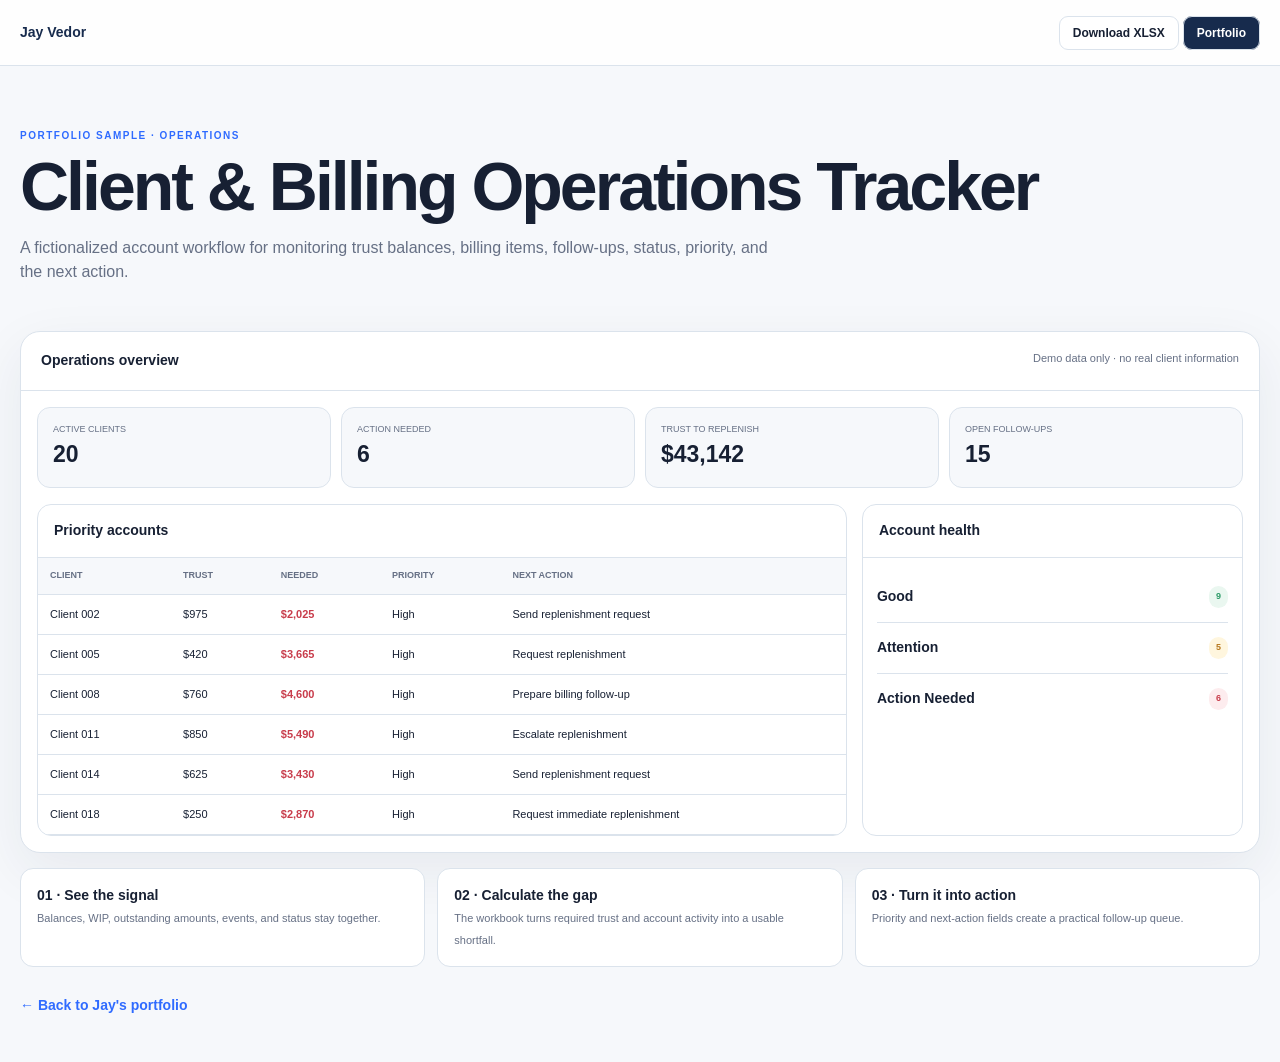
==== client-billing-tracker.html @ 804b5539 "Rebuild portfolio with light-first operations showcase" ====
<!doctype html><html lang="en"><head><meta charset="utf-8"><meta name="viewport" content="width=device-width,initial-scale=1"><title>Client & Billing Operations Tracker | Jay Vedor</title><style>
:root{--bg:#f6f8fb;--p:#fff;--ink:#172033;--muted:#667085;--line:#dbe3ec;--navy:#172b4d;--blue:#2f6bff;--green:#2e9b68;--amber:#b7791f;--red:#c83c4b}*{box-sizing:border-box}body{margin:0;background:var(--bg);color:var(--ink);font:14px/1.55 Arial}.wrap{width:min(1240px,calc(100% - 32px));margin:auto}.top{height:66px;border-bottom:1px solid var(--line);background:#ffffffdd;display:flex;align-items:center}.top .wrap{display:flex;justify-content:space-between;align-items:center}.brand{font-weight:900;text-decoration:none;color:var(--navy)}.btn{border:1px solid var(--line);background:var(--p);border-radius:9px;padding:9px 13px;text-decoration:none;color:var(--ink);font-weight:800;font-size:12px}.btn.primary{background:var(--navy);color:#fff}.hero{padding:62px 0 30px}.eyebrow{color:var(--blue);font-size:10px;font-weight:900;text-transform:uppercase;letter-spacing:1.5px}.hero h1{font-size:clamp(38px,6vw,68px);letter-spacing:-3px;line-height:1;margin:8px 0 13px}.hero p{max-width:760px;color:var(--muted);font-size:16px}.dash{background:var(--p);border:1px solid var(--line);border-radius:20px;overflow:hidden;box-shadow:0 18px 55px rgba(23,43,77,.07)}.dashhead{padding:18px 20px;border-bottom:1px solid var(--line);display:flex;justify-content:space-between}.dashhead span{color:var(--muted);font-size:11px}.metrics{display:grid;grid-template-columns:repeat(4,1fr);gap:10px;padding:16px}.metric{border:1px solid var(--line);border-radius:13px;padding:15px;background:var(--bg)}.metric span{display:block;color:var(--muted);font-size:9px;text-transform:uppercase}.metric b{font-size:23px}.main{display:grid;grid-template-columns:1.7fr .8fr;gap:15px;padding:0 16px 16px}.panel{border:1px solid var(--line);border-radius:14px;overflow:hidden;background:#fff}.panel h2{font-size:14px;padding:15px 16px;margin:0;border-bottom:1px solid var(--line)}table{width:100%;border-collapse:collapse}th,td{text-align:left;padding:11px 12px;border-bottom:1px solid var(--line);font-size:11px}th{font-size:9px;color:var(--muted);text-transform:uppercase;background:var(--bg)}.amount{font-weight:900;color:var(--red)}.health{padding:14px}.health div{padding:14px 0;border-bottom:1px solid var(--line);display:flex;justify-content:space-between}.health div:last-child{border:0}.status{padding:4px 7px;border-radius:99px;font-size:9px;font-weight:900}.good{background:#eaf7f0;color:var(--green)}.warn{background:#fff6de;color:var(--amber)}.bad{background:#fdecee;color:var(--red)}.explain{display:grid;grid-template-columns:repeat(3,1fr);gap:12px;margin-top:15px}.explain article{background:var(--p);border:1px solid var(--line);border-radius:13px;padding:16px}.explain span{color:var(--muted);font-size:11px}.back{padding:28px 0 45px}.back a{color:var(--blue);font-weight:800;text-decoration:none}@media(max-width:850px){.metrics{grid-template-columns:repeat(2,1fr)}.main,.explain{grid-template-columns:1fr}}@media(max-width:550px){.metrics{grid-template-columns:1fr}.top{height:auto;padding:12px 0}.main{padding:0 10px 10px}.hide{display:none}table{font-size:10px}}
</style></head><body><header class="top"><div class="wrap"><a class="brand" href="index.html">Jay Vedor</a><div><a class="btn" href="Jay_Vedor_Client_Billing_Operations_Tracker.xlsx">Download XLSX</a> <a class="btn primary" href="index.html">Portfolio</a></div></div></header><main class="wrap"><section class="hero"><div class="eyebrow">Portfolio sample · Operations</div><h1>Client & Billing Operations Tracker</h1><p>A fictionalized account workflow for monitoring trust balances, billing items, follow-ups, status, priority, and the next action.</p></section><section class="dash"><div class="dashhead"><b>Operations overview</b><span>Demo data only · no real client information</span></div><div class="metrics"><div class="metric"><span>Active clients</span><b>20</b></div><div class="metric"><span>Action needed</span><b>6</b></div><div class="metric"><span>Trust to replenish</span><b>$43,142</b></div><div class="metric"><span>Open follow-ups</span><b>15</b></div></div><div class="main"><div class="panel"><h2>Priority accounts</h2><table><thead><tr><th>Client</th><th>Trust</th><th>Needed</th><th>Priority</th><th class="hide">Next action</th></tr></thead><tbody><tr><td>Client 002</td><td>$975</td><td class="amount">$2,025</td><td>High</td><td class="hide">Send replenishment request</td></tr><tr><td>Client 005</td><td>$420</td><td class="amount">$3,665</td><td>High</td><td class="hide">Request replenishment</td></tr><tr><td>Client 008</td><td>$760</td><td class="amount">$4,600</td><td>High</td><td class="hide">Prepare billing follow-up</td></tr><tr><td>Client 011</td><td>$850</td><td class="amount">$5,490</td><td>High</td><td class="hide">Escalate replenishment</td></tr><tr><td>Client 014</td><td>$625</td><td class="amount">$3,430</td><td>High</td><td class="hide">Send replenishment request</td></tr><tr><td>Client 018</td><td>$250</td><td class="amount">$2,870</td><td>High</td><td class="hide">Request immediate replenishment</td></tr></tbody></table></div><div class="panel"><h2>Account health</h2><div class="health"><div><b>Good</b><span class="status good">9</span></div><div><b>Attention</b><span class="status warn">5</span></div><div><b>Action Needed</b><span class="status bad">6</span></div></div></div></div></section><div class="explain"><article><b>01 · See the signal</b><br><span>Balances, WIP, outstanding amounts, events, and status stay together.</span></article><article><b>02 · Calculate the gap</b><br><span>The workbook turns required trust and account activity into a usable shortfall.</span></article><article><b>03 · Turn it into action</b><br><span>Priority and next-action fields create a practical follow-up queue.</span></article></div><div class="back"><a href="index.html">← Back to Jay's portfolio</a></div></main></body></html>
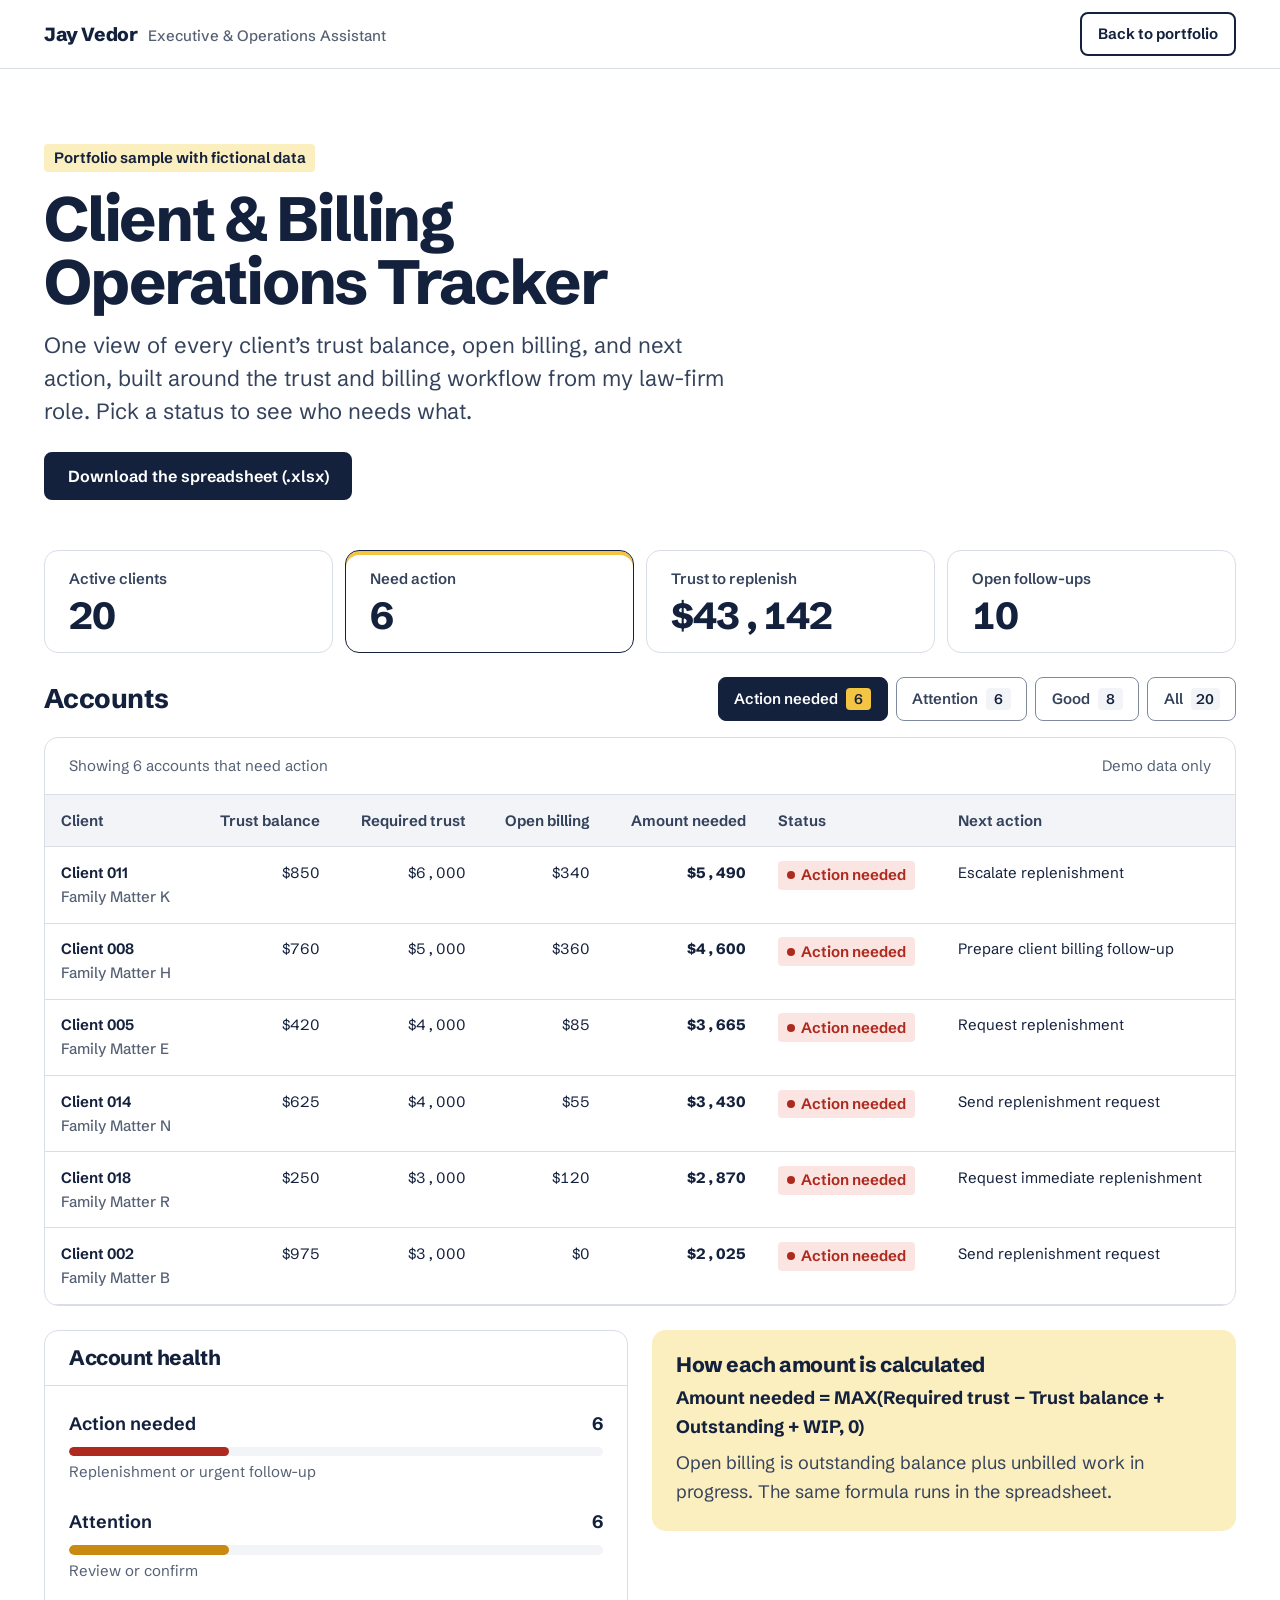
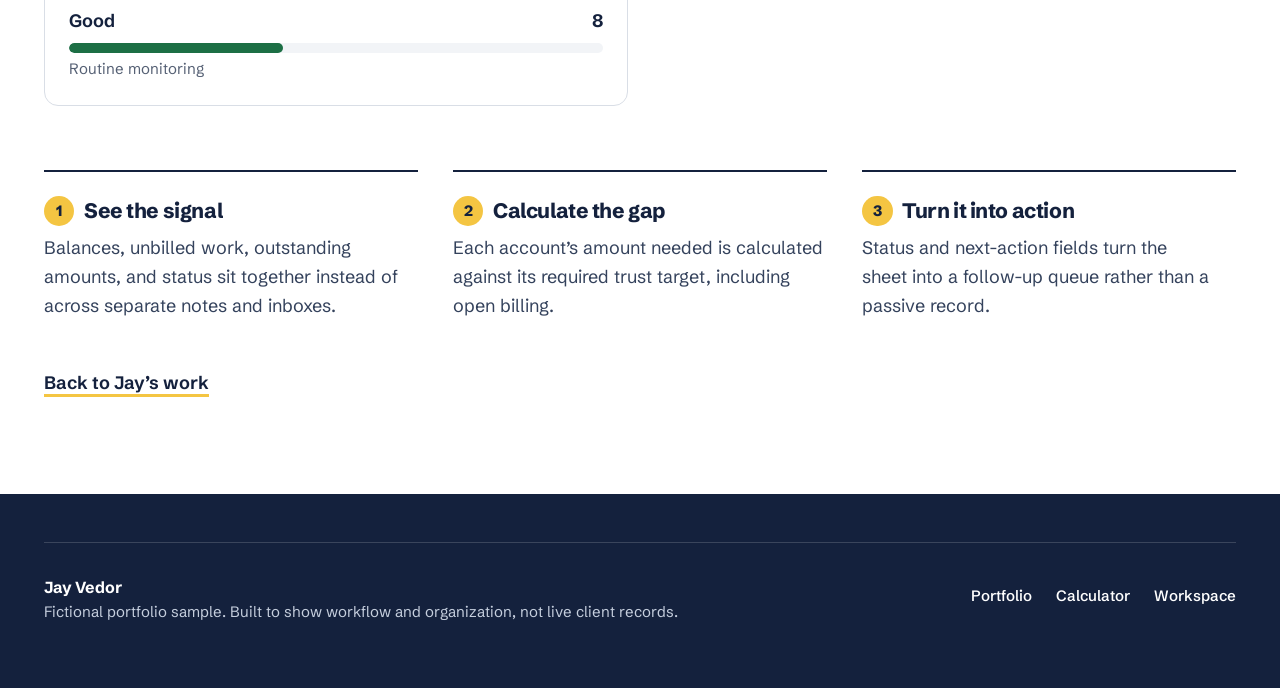
==== commit fbfd632b: "Add files via upload" ====
--- a/client-billing-tracker.html
+++ b/client-billing-tracker.html
@@ -1,3 +1,285 @@
-<!doctype html><html lang="en"><head><meta charset="utf-8"><meta name="viewport" content="width=device-width,initial-scale=1"><title>Client & Billing Operations Tracker | Jay Vedor</title><style>
-:root{--bg:#f6f8fb;--p:#fff;--ink:#172033;--muted:#667085;--line:#dbe3ec;--navy:#172b4d;--blue:#2f6bff;--green:#2e9b68;--amber:#b7791f;--red:#c83c4b}*{box-sizing:border-box}body{margin:0;background:var(--bg);color:var(--ink);font:14px/1.55 Arial}.wrap{width:min(1240px,calc(100% - 32px));margin:auto}.top{height:66px;border-bottom:1px solid var(--line);background:#ffffffdd;display:flex;align-items:center}.top .wrap{display:flex;justify-content:space-between;align-items:center}.brand{font-weight:900;text-decoration:none;color:var(--navy)}.btn{border:1px solid var(--line);background:var(--p);border-radius:9px;padding:9px 13px;text-decoration:none;color:var(--ink);font-weight:800;font-size:12px}.btn.primary{background:var(--navy);color:#fff}.hero{padding:62px 0 30px}.eyebrow{color:var(--blue);font-size:10px;font-weight:900;text-transform:uppercase;letter-spacing:1.5px}.hero h1{font-size:clamp(38px,6vw,68px);letter-spacing:-3px;line-height:1;margin:8px 0 13px}.hero p{max-width:760px;color:var(--muted);font-size:16px}.dash{background:var(--p);border:1px solid var(--line);border-radius:20px;overflow:hidden;box-shadow:0 18px 55px rgba(23,43,77,.07)}.dashhead{padding:18px 20px;border-bottom:1px solid var(--line);display:flex;justify-content:space-between}.dashhead span{color:var(--muted);font-size:11px}.metrics{display:grid;grid-template-columns:repeat(4,1fr);gap:10px;padding:16px}.metric{border:1px solid var(--line);border-radius:13px;padding:15px;background:var(--bg)}.metric span{display:block;color:var(--muted);font-size:9px;text-transform:uppercase}.metric b{font-size:23px}.main{display:grid;grid-template-columns:1.7fr .8fr;gap:15px;padding:0 16px 16px}.panel{border:1px solid var(--line);border-radius:14px;overflow:hidden;background:#fff}.panel h2{font-size:14px;padding:15px 16px;margin:0;border-bottom:1px solid var(--line)}table{width:100%;border-collapse:collapse}th,td{text-align:left;padding:11px 12px;border-bottom:1px solid var(--line);font-size:11px}th{font-size:9px;color:var(--muted);text-transform:uppercase;background:var(--bg)}.amount{font-weight:900;color:var(--red)}.health{padding:14px}.health div{padding:14px 0;border-bottom:1px solid var(--line);display:flex;justify-content:space-between}.health div:last-child{border:0}.status{padding:4px 7px;border-radius:99px;font-size:9px;font-weight:900}.good{background:#eaf7f0;color:var(--green)}.warn{background:#fff6de;color:var(--amber)}.bad{background:#fdecee;color:var(--red)}.explain{display:grid;grid-template-columns:repeat(3,1fr);gap:12px;margin-top:15px}.explain article{background:var(--p);border:1px solid var(--line);border-radius:13px;padding:16px}.explain span{color:var(--muted);font-size:11px}.back{padding:28px 0 45px}.back a{color:var(--blue);font-weight:800;text-decoration:none}@media(max-width:850px){.metrics{grid-template-columns:repeat(2,1fr)}.main,.explain{grid-template-columns:1fr}}@media(max-width:550px){.metrics{grid-template-columns:1fr}.top{height:auto;padding:12px 0}.main{padding:0 10px 10px}.hide{display:none}table{font-size:10px}}
-</style></head><body><header class="top"><div class="wrap"><a class="brand" href="index.html">Jay Vedor</a><div><a class="btn" href="Jay_Vedor_Client_Billing_Operations_Tracker.xlsx">Download XLSX</a> <a class="btn primary" href="index.html">Portfolio</a></div></div></header><main class="wrap"><section class="hero"><div class="eyebrow">Portfolio sample · Operations</div><h1>Client & Billing Operations Tracker</h1><p>A fictionalized account workflow for monitoring trust balances, billing items, follow-ups, status, priority, and the next action.</p></section><section class="dash"><div class="dashhead"><b>Operations overview</b><span>Demo data only · no real client information</span></div><div class="metrics"><div class="metric"><span>Active clients</span><b>20</b></div><div class="metric"><span>Action needed</span><b>6</b></div><div class="metric"><span>Trust to replenish</span><b>$43,142</b></div><div class="metric"><span>Open follow-ups</span><b>15</b></div></div><div class="main"><div class="panel"><h2>Priority accounts</h2><table><thead><tr><th>Client</th><th>Trust</th><th>Needed</th><th>Priority</th><th class="hide">Next action</th></tr></thead><tbody><tr><td>Client 002</td><td>$975</td><td class="amount">$2,025</td><td>High</td><td class="hide">Send replenishment request</td></tr><tr><td>Client 005</td><td>$420</td><td class="amount">$3,665</td><td>High</td><td class="hide">Request replenishment</td></tr><tr><td>Client 008</td><td>$760</td><td class="amount">$4,600</td><td>High</td><td class="hide">Prepare billing follow-up</td></tr><tr><td>Client 011</td><td>$850</td><td class="amount">$5,490</td><td>High</td><td class="hide">Escalate replenishment</td></tr><tr><td>Client 014</td><td>$625</td><td class="amount">$3,430</td><td>High</td><td class="hide">Send replenishment request</td></tr><tr><td>Client 018</td><td>$250</td><td class="amount">$2,870</td><td>High</td><td class="hide">Request immediate replenishment</td></tr></tbody></table></div><div class="panel"><h2>Account health</h2><div class="health"><div><b>Good</b><span class="status good">9</span></div><div><b>Attention</b><span class="status warn">5</span></div><div><b>Action Needed</b><span class="status bad">6</span></div></div></div></div></section><div class="explain"><article><b>01 · See the signal</b><br><span>Balances, WIP, outstanding amounts, events, and status stay together.</span></article><article><b>02 · Calculate the gap</b><br><span>The workbook turns required trust and account activity into a usable shortfall.</span></article><article><b>03 · Turn it into action</b><br><span>Priority and next-action fields create a practical follow-up queue.</span></article></div><div class="back"><a href="index.html">← Back to Jay's portfolio</a></div></main></body></html>+<!DOCTYPE html>
+<html lang="en" class="no-js">
+<head>
+<meta charset="utf-8">
+<meta name="viewport" content="width=device-width, initial-scale=1">
+<title>Client &amp; Billing Operations Tracker | Jay Vedor</title>
+<meta name="description" content="A working sample by Jay Vedor: track client trust balances, open billing, and next actions for a law firm. Built from a real billing workflow using fictional data.">
+<meta name="theme-color" content="#14213d">
+<link rel="icon" href="assets/img/favicon.svg" type="image/svg+xml">
+<link rel="apple-touch-icon" href="assets/img/apple-touch-icon.png">
+<link rel="preload" href="assets/fonts/schibsted-grotesk-latin-wght.woff2" as="font" type="font/woff2" crossorigin>
+<link rel="stylesheet" href="assets/css/site.css">
+<link rel="stylesheet" href="assets/css/samples.css">
+<script>document.documentElement.className = 'js';</script>
+<script src="assets/js/site.js" defer></script>
+<script src="assets/js/tracker.js" defer></script>
+</head>
+<body class="sample">
+<a class="skip-link" href="#main">Skip to content</a>
+<header class="site-header">
+  <div class="container header-inner">
+    <a class="brand" href="index.html">Jay Vedor<span class="brand-role">Executive &amp; Operations Assistant</span></a>
+    <a class="btn btn-small btn-secondary" href="index.html#work">Back to portfolio</a>
+  </div>
+</header>
+
+<main id="main">
+  <div class="container">
+    <section class="sample-intro" aria-labelledby="page-title">
+      <p class="tag">Portfolio sample with fictional data</p>
+      <h1 id="page-title">Client &amp; Billing Operations Tracker</h1>
+      <p class="sample-lead">One view of every client&rsquo;s trust balance, open billing, and next action, built around the trust and billing workflow from my law-firm role. Pick a status to see who needs what.</p>
+      <div class="sample-actions">
+        <a class="btn btn-primary" href="Jay_Vedor_Client_Billing_Operations_Tracker.xlsx" download>Download the spreadsheet (.xlsx)</a>
+      </div>
+    </section>
+
+    <section aria-labelledby="overview-title">
+      <h2 id="overview-title" class="sr-only">Overview</h2>
+      <dl class="kpis">
+        <div class="kpi"><dt>Active clients</dt><dd data-kpi="clients">20</dd></div>
+        <div class="kpi kpi--alert"><dt>Need action</dt><dd data-kpi="action">6</dd></div>
+        <div class="kpi"><dt>Trust to replenish</dt><dd data-kpi="needed">$43,142</dd></div>
+        <div class="kpi"><dt>Open follow-ups</dt><dd>10</dd></div>
+      </dl>
+
+      <div class="dash-grid">
+        <div>
+          <div class="dash-toolbar">
+            <h2 id="accounts-title">Accounts</h2>
+            <div class="toggle-group" role="group" aria-label="Show accounts by status">
+              <button type="button" class="toggle" data-filter="Action Needed" aria-pressed="false">Action needed <span class="count">6</span></button>
+              <button type="button" class="toggle" data-filter="Attention" aria-pressed="false">Attention <span class="count">6</span></button>
+              <button type="button" class="toggle" data-filter="Good" aria-pressed="false">Good <span class="count">8</span></button>
+              <button type="button" class="toggle" data-filter="all" aria-pressed="true">All <span class="count">20</span></button>
+            </div>
+          </div>
+          <div class="panel">
+            <div class="panel-head"><p class="panel-note" id="table-status" role="status">Showing all 20 accounts</p><p class="panel-note">Demo data only</p></div>
+            <div class="table-wrap">
+              <table class="accounts" data-accounts aria-labelledby="accounts-title">
+                <thead><tr><th scope="col">Client</th><th scope="col" class="num">Trust balance</th><th scope="col" class="num">Required trust</th><th scope="col" class="num">Open billing</th><th scope="col" class="num">Amount needed</th><th scope="col">Status</th><th scope="col">Next action</th></tr></thead>
+                <tbody>
+<tr data-status="Action Needed" data-trust="850" data-required="6000" data-outstanding="0" data-wip="340">
+<th scope="row"><span class="client">Client 011</span><span class="matter">Family Matter K</span></th>
+<td class="num" data-label="Trust balance">$850</td>
+<td class="num" data-label="Required trust">$6,000</td>
+<td class="num" data-label="Open billing">$340</td>
+<td class="num needed" data-label="Amount needed" data-needed>$5,490</td>
+<td data-label="Status"><span class="status status--action">Action needed</span></td>
+<td class="wide" data-label="Next action">Escalate replenishment</td>
+</tr>
+<tr data-status="Action Needed" data-trust="760" data-required="5000" data-outstanding="150" data-wip="210">
+<th scope="row"><span class="client">Client 008</span><span class="matter">Family Matter H</span></th>
+<td class="num" data-label="Trust balance">$760</td>
+<td class="num" data-label="Required trust">$5,000</td>
+<td class="num" data-label="Open billing">$360</td>
+<td class="num needed" data-label="Amount needed" data-needed>$4,600</td>
+<td data-label="Status"><span class="status status--action">Action needed</span></td>
+<td class="wide" data-label="Next action">Prepare client billing follow-up</td>
+</tr>
+<tr data-status="Action Needed" data-trust="420" data-required="4000" data-outstanding="0" data-wip="85">
+<th scope="row"><span class="client">Client 005</span><span class="matter">Family Matter E</span></th>
+<td class="num" data-label="Trust balance">$420</td>
+<td class="num" data-label="Required trust">$4,000</td>
+<td class="num" data-label="Open billing">$85</td>
+<td class="num needed" data-label="Amount needed" data-needed>$3,665</td>
+<td data-label="Status"><span class="status status--action">Action needed</span></td>
+<td class="wide" data-label="Next action">Request replenishment</td>
+</tr>
+<tr data-status="Action Needed" data-trust="625" data-required="4000" data-outstanding="0" data-wip="55">
+<th scope="row"><span class="client">Client 014</span><span class="matter">Family Matter N</span></th>
+<td class="num" data-label="Trust balance">$625</td>
+<td class="num" data-label="Required trust">$4,000</td>
+<td class="num" data-label="Open billing">$55</td>
+<td class="num needed" data-label="Amount needed" data-needed>$3,430</td>
+<td data-label="Status"><span class="status status--action">Action needed</span></td>
+<td class="wide" data-label="Next action">Send replenishment request</td>
+</tr>
+<tr data-status="Action Needed" data-trust="250" data-required="3000" data-outstanding="0" data-wip="120">
+<th scope="row"><span class="client">Client 018</span><span class="matter">Family Matter R</span></th>
+<td class="num" data-label="Trust balance">$250</td>
+<td class="num" data-label="Required trust">$3,000</td>
+<td class="num" data-label="Open billing">$120</td>
+<td class="num needed" data-label="Amount needed" data-needed>$2,870</td>
+<td data-label="Status"><span class="status status--action">Action needed</span></td>
+<td class="wide" data-label="Next action">Request immediate replenishment</td>
+</tr>
+<tr data-status="Action Needed" data-trust="975" data-required="3000" data-outstanding="0" data-wip="0">
+<th scope="row"><span class="client">Client 002</span><span class="matter">Family Matter B</span></th>
+<td class="num" data-label="Trust balance">$975</td>
+<td class="num" data-label="Required trust">$3,000</td>
+<td class="num" data-label="Open billing">$0</td>
+<td class="num needed" data-label="Amount needed" data-needed>$2,025</td>
+<td data-label="Status"><span class="status status--action">Action needed</span></td>
+<td class="wide" data-label="Next action">Send replenishment request</td>
+</tr>
+<tr data-status="Attention" data-trust="1325" data-required="5000" data-outstanding="0" data-wip="0">
+<th scope="row"><span class="client">Client 020</span><span class="matter">Family Matter T</span></th>
+<td class="num" data-label="Trust balance">$1,325</td>
+<td class="num" data-label="Required trust">$5,000</td>
+<td class="num" data-label="Open billing">$0</td>
+<td class="num needed" data-label="Amount needed" data-needed>$3,675</td>
+<td data-label="Status"><span class="status status--attention">Attention</span></td>
+<td class="wide" data-label="Next action">Review before upcoming hearing</td>
+</tr>
+<tr data-status="Attention" data-trust="1650" data-required="4000" data-outstanding="0" data-wip="0">
+<th scope="row"><span class="client">Client 016</span><span class="matter">Family Matter P</span></th>
+<td class="num" data-label="Trust balance">$1,650</td>
+<td class="num" data-label="Required trust">$4,000</td>
+<td class="num" data-label="Open billing">$0</td>
+<td class="num needed" data-label="Amount needed" data-needed>$2,350</td>
+<td data-label="Status"><span class="status status--attention">Attention</span></td>
+<td class="wide" data-label="Next action">Confirm required trust amount</td>
+</tr>
+<tr data-status="Attention" data-trust="1890" data-required="4000" data-outstanding="72" data-wip="0">
+<th scope="row"><span class="client">Client 003</span><span class="matter">Family Matter C</span></th>
+<td class="num" data-label="Trust balance">$1,890</td>
+<td class="num" data-label="Required trust">$4,000</td>
+<td class="num" data-label="Open billing">$72</td>
+<td class="num needed" data-label="Amount needed" data-needed>$2,182</td>
+<td data-label="Status"><span class="status status--attention">Attention</span></td>
+<td class="wide" data-label="Next action">Review account before next event</td>
+</tr>
+<tr data-status="Attention" data-trust="2150" data-required="4000" data-outstanding="0" data-wip="0">
+<th scope="row"><span class="client">Client 006</span><span class="matter">Family Matter F</span></th>
+<td class="num" data-label="Trust balance">$2,150</td>
+<td class="num" data-label="Required trust">$4,000</td>
+<td class="num" data-label="Open billing">$0</td>
+<td class="num needed" data-label="Amount needed" data-needed>$1,850</td>
+<td data-label="Status"><span class="status status--attention">Attention</span></td>
+<td class="wide" data-label="Next action">Confirm next milestone</td>
+</tr>
+<tr data-status="Attention" data-trust="1180" data-required="3000" data-outstanding="0" data-wip="0">
+<th scope="row"><span class="client">Client 013</span><span class="matter">Family Matter M</span></th>
+<td class="num" data-label="Trust balance">$1,180</td>
+<td class="num" data-label="Required trust">$3,000</td>
+<td class="num" data-label="Open billing">$0</td>
+<td class="num needed" data-label="Amount needed" data-needed>$1,820</td>
+<td data-label="Status"><span class="status status--attention">Attention</span></td>
+<td class="wide" data-label="Next action">Follow up after consultation</td>
+</tr>
+<tr data-status="Attention" data-trust="1425" data-required="3000" data-outstanding="0" data-wip="0">
+<th scope="row"><span class="client">Client 009</span><span class="matter">Family Matter I</span></th>
+<td class="num" data-label="Trust balance">$1,425</td>
+<td class="num" data-label="Required trust">$3,000</td>
+<td class="num" data-label="Open billing">$0</td>
+<td class="num needed" data-label="Amount needed" data-needed>$1,575</td>
+<td data-label="Status"><span class="status status--attention">Attention</span></td>
+<td class="wide" data-label="Next action">Review trust target</td>
+</tr>
+<tr data-status="Good" data-trust="2750" data-required="5000" data-outstanding="0" data-wip="0">
+<th scope="row"><span class="client">Client 015</span><span class="matter">Family Matter O</span></th>
+<td class="num" data-label="Trust balance">$2,750</td>
+<td class="num" data-label="Required trust">$5,000</td>
+<td class="num" data-label="Open billing">$0</td>
+<td class="num needed" data-label="Amount needed" data-needed>$2,250</td>
+<td data-label="Status"><span class="status status--good">Good</span></td>
+<td class="wide" data-label="Next action">Monitor trust balance</td>
+</tr>
+<tr data-status="Good" data-trust="2000" data-required="4000" data-outstanding="0" data-wip="0">
+<th scope="row"><span class="client">Client 010</span><span class="matter">Family Matter J</span></th>
+<td class="num" data-label="Trust balance">$2,000</td>
+<td class="num" data-label="Required trust">$4,000</td>
+<td class="num" data-label="Open billing">$0</td>
+<td class="num needed" data-label="Amount needed" data-needed>$2,000</td>
+<td data-label="Status"><span class="status status--good">Good</span></td>
+<td class="wide" data-label="Next action">Monitor trust balance</td>
+</tr>
+<tr data-status="Good" data-trust="2400" data-required="4000" data-outstanding="0" data-wip="0">
+<th scope="row"><span class="client">Client 019</span><span class="matter">Family Matter S</span></th>
+<td class="num" data-label="Trust balance">$2,400</td>
+<td class="num" data-label="Required trust">$4,000</td>
+<td class="num" data-label="Open billing">$0</td>
+<td class="num needed" data-label="Amount needed" data-needed>$1,600</td>
+<td data-label="Status"><span class="status status--good">Good</span></td>
+<td class="wide" data-label="Next action">Monitor trust balance</td>
+</tr>
+<tr data-status="Good" data-trust="3150" data-required="4000" data-outstanding="0" data-wip="125">
+<th scope="row"><span class="client">Client 001</span><span class="matter">Family Matter A</span></th>
+<td class="num" data-label="Trust balance">$3,150</td>
+<td class="num" data-label="Required trust">$4,000</td>
+<td class="num" data-label="Open billing">$125</td>
+<td class="num needed" data-label="Amount needed" data-needed>$975</td>
+<td data-label="Status"><span class="status status--good">Good</span></td>
+<td class="wide" data-label="Next action">Monitor trust balance</td>
+</tr>
+<tr data-status="Good" data-trust="3500" data-required="4000" data-outstanding="0" data-wip="0">
+<th scope="row"><span class="client">Client 012</span><span class="matter">Family Matter L</span></th>
+<td class="num" data-label="Trust balance">$3,500</td>
+<td class="num" data-label="Required trust">$4,000</td>
+<td class="num" data-label="Open billing">$0</td>
+<td class="num needed" data-label="Amount needed" data-needed>$500</td>
+<td data-label="Status"><span class="status status--good">Good</span></td>
+<td class="wide" data-label="Next action">Monitor trust balance</td>
+</tr>
+<tr data-status="Good" data-trust="2740" data-required="3000" data-outstanding="0" data-wip="0">
+<th scope="row"><span class="client">Client 004</span><span class="matter">Family Matter D</span></th>
+<td class="num" data-label="Trust balance">$2,740</td>
+<td class="num" data-label="Required trust">$3,000</td>
+<td class="num" data-label="Open billing">$0</td>
+<td class="num needed" data-label="Amount needed" data-needed>$260</td>
+<td data-label="Status"><span class="status status--good">Good</span></td>
+<td class="wide" data-label="Next action">Monitor trust balance</td>
+</tr>
+<tr data-status="Good" data-trust="3985" data-required="4000" data-outstanding="0" data-wip="0">
+<th scope="row"><span class="client">Client 007</span><span class="matter">Family Matter G</span></th>
+<td class="num" data-label="Trust balance">$3,985</td>
+<td class="num" data-label="Required trust">$4,000</td>
+<td class="num" data-label="Open billing">$0</td>
+<td class="num needed" data-label="Amount needed" data-needed>$15</td>
+<td data-label="Status"><span class="status status--good">Good</span></td>
+<td class="wide" data-label="Next action">No action required</td>
+</tr>
+<tr data-status="Good" data-trust="3990" data-required="4000" data-outstanding="0" data-wip="0">
+<th scope="row"><span class="client">Client 017</span><span class="matter">Family Matter Q</span></th>
+<td class="num" data-label="Trust balance">$3,990</td>
+<td class="num" data-label="Required trust">$4,000</td>
+<td class="num" data-label="Open billing">$0</td>
+<td class="num needed" data-label="Amount needed" data-needed>$10</td>
+<td data-label="Status"><span class="status status--good">Good</span></td>
+<td class="wide" data-label="Next action">No action required</td>
+</tr>
+                </tbody>
+              </table>
+            </div>
+          </div>
+        </div>
+
+        <aside class="dash-aside">
+          <div class="panel">
+            <div class="panel-head"><h2>Account health</h2></div>
+            <ul class="health">
+              <li><div class="health-row"><span>Action needed</span><strong>6</strong></div><span class="bar"><span class="bar-fill bar-fill--action" style="--w:30%"></span></span><p>Replenishment or urgent follow-up</p></li>
+              <li><div class="health-row"><span>Attention</span><strong>6</strong></div><span class="bar"><span class="bar-fill bar-fill--attention" style="--w:30%"></span></span><p>Review or confirm</p></li>
+              <li><div class="health-row"><span>Good</span><strong>8</strong></div><span class="bar"><span class="bar-fill bar-fill--good" style="--w:40%"></span></span><p>Routine monitoring</p></li>
+            </ul>
+          </div>
+          <div class="formula-box">
+            <h3>How each amount is calculated</h3>
+            <p><code>Amount needed = MAX(Required trust &minus; Trust balance + Outstanding + WIP, 0)</code></p>
+            <p>Open billing is outstanding balance plus unbilled work in progress. The same formula runs in the spreadsheet.</p>
+          </div>
+        </aside>
+      </div>
+    </section>
+
+    <ol class="sample-explain">
+      <li><h2>See the signal</h2><p>Balances, unbilled work, outstanding amounts, and status sit together instead of across separate notes and inboxes.</p></li>
+      <li><h2>Calculate the gap</h2><p>Each account&rsquo;s amount needed is calculated against its required trust target, including open billing.</p></li>
+      <li><h2>Turn it into action</h2><p>Status and next-action fields turn the sheet into a follow-up queue rather than a passive record.</p></li>
+    </ol>
+
+    <p class="sample-back"><a class="text-link" href="index.html#work">Back to Jay&rsquo;s work</a></p>
+  </div>
+</main>
+
+<footer class="site-footer">
+  <div class="container footer-inner">
+    <p><span class="footer-name">Jay Vedor</span><br>Fictional portfolio sample. Built to show workflow and organization, not live client records.</p>
+    <ul class="footer-links"><li><a href="index.html">Portfolio</a></li><li><a href="trust-replenishment-calculator.html">Calculator</a></li><li><a href="executive-operations.html">Workspace</a></li></ul>
+  </div>
+</footer>
+</body>
+</html>
--- a/assets/css/site.css
+++ b/assets/css/site.css
@@ -0,0 +1,451 @@
+/* ==========================================================================
+   Jay Vedor — shared design system
+   One source of truth for every page. Page styles live in home.css and
+   samples.css and only consume the tokens defined here.
+
+   1. Font            5. Buttons & links      9. Footer
+   2. Tokens          6. Tags                10. Utilities
+   3. Base            7. Section heads       11. Motion
+   4. Layout          8. Header & nav
+   ========================================================================== */
+
+/* 1. Font — self-hosted, so typography never depends on a CDN ------------ */
+@font-face {
+  font-family: "Schibsted Grotesk";
+  src: url("../fonts/schibsted-grotesk-latin-wght.woff2") format("woff2");
+  font-weight: 400 900;
+  font-style: normal;
+  font-display: swap;
+}
+
+/* 2. Tokens ---------------------------------------------------------------- */
+:root {
+  /* Colour: navy "signature ink" + legal-pad yellow, nothing else loud */
+  --paper: #ffffff;
+  --surface: #f2f4f7;
+  --surface-raised: #ffffff;
+  --ink: #14213d;
+  --ink-2: #34425c;            /* secondary text   — 10.6:1 on paper */
+  --muted: #556074;            /* meta text        —  6.4:1 on paper, 5.8:1 on surface */
+  --line: #d9dee6;
+  --line-strong: #7f8a9e;      /* control borders — 3.4:1 on paper (WCAG 1.4.11) */
+  --accent: #f4c542;           /* fills only — never text on white */
+  --accent-soft: #fbeebf;
+  --on-dark: #ffffff;
+  --on-dark-2: #c6cfde;        /* 9.6:1 on ink */
+  --focus: #1f4fd8;
+  --focus-on-dark: #f4c542;
+  --ok: #1d6f45;      --ok-bg: #e2f2e8;
+  --warn: #8a5300;    --warn-bg: #fcefd3;
+  --danger: #ae2a1f;  --danger-bg: #fbe5e2;
+
+  /* Type — body never drops below 17px; supporting text never below 15px */
+  --font: "Schibsted Grotesk", ui-sans-serif, system-ui, -apple-system, "Segoe UI", Roboto, Arial, sans-serif;
+  --fs-sm: 0.9375rem;                                        /* 15 */
+  --fs-base: clamp(1.0625rem, 1.03rem + 0.15vw, 1.125rem);   /* 17 → 18 */
+  --fs-lead: clamp(1.1875rem, 1.12rem + 0.35vw, 1.375rem);   /* 19 → 22 */
+  --fs-h4: clamp(1.1875rem, 1.15rem + 0.2vw, 1.3125rem);     /* 19 → 21 */
+  --fs-h3: clamp(1.375rem, 1.25rem + 0.55vw, 1.75rem);       /* 22 → 28 */
+  --fs-h2: clamp(2.125rem, 1.55rem + 2.5vw, 3.75rem);        /* 34 → 60 */
+  --fs-display: clamp(2.75rem, 1.45rem + 5.6vw, 6.25rem);    /* 44 → 100 */
+  --lh-body: 1.6;
+  --lh-snug: 1.35;
+  --lh-tight: 1.06;
+
+  /* Space */
+  --s-1: 0.25rem; --s-2: 0.5rem;  --s-3: 0.75rem; --s-4: 1rem;
+  --s-5: 1.5rem;  --s-6: 2rem;    --s-7: 3rem;    --s-8: 4rem;  --s-9: 6rem;
+  --section-pad: clamp(4.5rem, 3rem + 6vw, 8.5rem);
+  --head-gap: clamp(2.5rem, 2rem + 2vw, 4rem);
+  --container: 75rem;
+  --gutter: clamp(1.25rem, 0.75rem + 2.5vw, 3rem);
+  --header-h: 4.25rem;
+
+  /* Shape — radius follows hierarchy, it is not one value on everything */
+  --r-xs: 4px;    /* tags, chips */
+  --r-sm: 8px;    /* buttons, inputs */
+  --r-md: 14px;   /* panels, media */
+  --r-lg: 24px;   /* hero panel */
+  --shadow-1: 0 1px 2px rgb(20 33 61 / 0.06), 0 2px 10px rgb(20 33 61 / 0.05);
+  --shadow-2: 0 2px 6px rgb(20 33 61 / 0.06), 0 22px 44px -18px rgb(20 33 61 / 0.28);
+
+  /* Motion */
+  --ease: cubic-bezier(0.2, 0.7, 0.2, 1);
+  --t-fast: 160ms;
+  --t-med: 280ms;
+  --t-slow: 650ms;
+}
+
+/* 3. Base ------------------------------------------------------------------ */
+*, *::before, *::after { box-sizing: border-box; }
+
+html {
+  -webkit-text-size-adjust: 100%;
+  text-size-adjust: 100%;
+  scroll-padding-top: calc(var(--header-h) + 1rem);
+}
+
+body {
+  margin: 0;
+  min-height: 100vh;
+  font-family: var(--font);
+  font-size: var(--fs-base);
+  line-height: var(--lh-body);
+  color: var(--ink);
+  background: var(--paper);
+  -webkit-font-smoothing: antialiased;
+  -moz-osx-font-smoothing: grayscale;
+  font-kerning: normal;
+}
+
+img, svg, picture { display: block; max-width: 100%; height: auto; }
+
+h1, h2, h3, h4 {
+  margin: 0;
+  font-weight: 750;
+  line-height: var(--lh-tight);
+  letter-spacing: -0.02em;
+  text-wrap: balance;
+  overflow-wrap: break-word;
+}
+
+p, ul, ol, dl, dd, figure { margin: 0; }
+ul, ol { padding: 0; }
+p, li, dd { text-wrap: pretty; }
+
+a {
+  color: inherit;
+  text-decoration-thickness: 1px;
+  text-underline-offset: 0.2em;
+}
+a:hover { text-decoration-thickness: 2px; }
+
+:focus-visible {
+  outline: 3px solid var(--focus);
+  outline-offset: 3px;
+}
+
+::selection { background: var(--accent); color: var(--ink); }
+
+/* 4. Layout ---------------------------------------------------------------- */
+.container {
+  width: min(100% - 2 * var(--gutter), var(--container));
+  margin-inline: auto;
+}
+
+.section { padding-block: var(--section-pad); }
+.section--surface { background: var(--surface); }
+.section--dark { background: var(--ink); color: var(--on-dark); }
+.section--dark :focus-visible { outline-color: var(--focus-on-dark); }
+
+/* 5. Buttons & links ------------------------------------------------------- */
+.btn {
+  --btn-bg: transparent;
+  --btn-fg: var(--ink);
+  --btn-bd: var(--ink);
+  display: inline-flex;
+  align-items: center;
+  justify-content: center;
+  gap: 0.5em;
+  min-height: 3rem;
+  padding: 0.7rem 1.35rem;
+  border: 2px solid var(--btn-bd);
+  border-radius: var(--r-sm);
+  background: var(--btn-bg);
+  color: var(--btn-fg);
+  font: inherit;
+  font-size: 1rem;
+  font-weight: 650;
+  line-height: 1.2;
+  text-align: center;
+  text-decoration: none;
+  cursor: pointer;
+  transition:
+    background-color var(--t-fast) var(--ease),
+    color var(--t-fast) var(--ease),
+    border-color var(--t-fast) var(--ease),
+    transform var(--t-fast) var(--ease);
+}
+.btn:hover { transform: translateY(-1px); }
+.btn:active { transform: translateY(0); }
+
+.btn-primary { --btn-bg: var(--ink); --btn-fg: #fff; --btn-bd: var(--ink); }
+.btn-primary:hover { --btn-bg: #24365d; --btn-bd: #24365d; }
+
+.btn-secondary { --btn-bg: transparent; --btn-fg: var(--ink); --btn-bd: var(--ink); }
+.btn-secondary:hover { --btn-bg: var(--ink); --btn-fg: #fff; }
+
+.btn-accent { --btn-bg: var(--accent); --btn-fg: var(--ink); --btn-bd: var(--accent); }
+.btn-accent:hover { --btn-bg: #f8d46a; --btn-bd: #f8d46a; }
+
+.btn-on-dark { --btn-bg: transparent; --btn-fg: #fff; --btn-bd: rgb(255 255 255 / 0.55); }
+.btn-on-dark:hover { --btn-bg: #fff; --btn-fg: var(--ink); --btn-bd: #fff; }
+
+.btn-small { min-height: 2.75rem; padding: 0.5rem 1rem; font-size: 0.9375rem; }
+
+.text-link {
+  font-weight: 650;
+  text-decoration: underline;
+  text-decoration-color: var(--accent);
+  text-decoration-thickness: 3px;
+  text-underline-offset: 0.25em;
+}
+.text-link:hover { text-decoration-color: currentColor; }
+
+/* 6. Tags ------------------------------------------------------------------ */
+.tag {
+  display: inline-flex;
+  align-items: center;
+  gap: 0.4rem;
+  width: fit-content;
+  padding: 0.2rem 0.6rem;
+  border-radius: var(--r-xs);
+  background: var(--accent-soft);
+  color: var(--ink);
+  font-size: var(--fs-sm);
+  font-weight: 650;
+  line-height: 1.45;
+}
+
+/* 7. Section heads --------------------------------------------------------- */
+.section-head {
+  display: grid;
+  gap: var(--s-4);
+  max-width: 50rem;
+  margin-bottom: var(--head-gap);
+}
+/* Quiet wayfinding label: matches the nav names, so it carries information */
+.section-label {
+  display: inline-flex;
+  align-items: center;
+  gap: 0.55rem;
+  font-size: var(--fs-sm);
+  font-weight: 650;
+  color: var(--ink-2);
+}
+.section-label::before {
+  content: "";
+  width: 0.6rem;
+  height: 0.6rem;
+  border-radius: 50%;
+  background: var(--accent);
+  box-shadow: inset 0 0 0 1px rgb(20 33 61 / 0.18);
+}
+.section--dark .section-label { color: var(--on-dark-2); }
+.section-head h2 {
+  font-size: var(--fs-h2);
+  line-height: 1.02;
+  letter-spacing: -0.032em;
+}
+.section-lead {
+  max-width: 42rem;
+  font-size: var(--fs-lead);
+  line-height: 1.5;
+  color: var(--ink-2);
+}
+.section--dark .section-lead { color: var(--on-dark-2); }
+
+/* 8. Header & nav ---------------------------------------------------------- */
+.skip-link {
+  position: absolute;
+  left: var(--s-4);
+  top: -10rem;
+  z-index: 100;
+  padding: 0.75rem 1rem;
+  border-radius: var(--r-sm);
+  background: var(--ink);
+  color: #fff;
+  font-weight: 650;
+  text-decoration: none;
+}
+.skip-link:focus { top: var(--s-4); }
+
+.site-header {
+  position: sticky;
+  top: 0;
+  z-index: 50;
+  background: rgb(255 255 255 / 0.97);
+  border-bottom: 1px solid var(--line);
+}
+.header-inner {
+  position: relative;
+  display: flex;
+  align-items: center;
+  justify-content: space-between;
+  gap: var(--s-5);
+  min-height: var(--header-h);
+}
+.brand {
+  display: inline-flex;
+  align-items: baseline;
+  gap: 0.65rem;
+  font-size: 1.1875rem;
+  font-weight: 800;
+  letter-spacing: -0.02em;
+  text-decoration: none;
+  white-space: nowrap;
+}
+.brand-role {
+  font-size: var(--fs-sm);
+  font-weight: 500;
+  letter-spacing: 0;
+  color: var(--muted);
+}
+.site-nav ul {
+  display: flex;
+  align-items: center;
+  gap: clamp(1rem, 0.4rem + 1.6vw, 2.25rem);
+  list-style: none;
+}
+.site-nav a:not(.btn) {
+  display: inline-block;
+  padding-block: 0.6rem;
+  font-weight: 550;
+  color: var(--ink-2);
+  text-decoration: none;
+}
+.site-nav a:not(.btn):hover { color: var(--ink); text-decoration: underline; }
+
+.menu-toggle {
+  display: none;
+  align-items: center;
+  gap: 0.6rem;
+  min-height: 2.75rem;
+  padding: 0.5rem 0.9rem;
+  border: 2px solid var(--ink);
+  border-radius: var(--r-sm);
+  background: #fff;
+  color: var(--ink);
+  font: inherit;
+  font-size: 1rem;
+  font-weight: 650;
+  cursor: pointer;
+}
+.menu-toggle-bars,
+.menu-toggle-bars::before,
+.menu-toggle-bars::after {
+  display: block;
+  width: 1rem;
+  height: 2px;
+  border-radius: 2px;
+  background: currentColor;
+  transition: transform var(--t-fast) var(--ease), opacity var(--t-fast) var(--ease);
+}
+.menu-toggle-bars { position: relative; }
+.menu-toggle-bars::before,
+.menu-toggle-bars::after { content: ""; position: absolute; left: 0; }
+.menu-toggle-bars::before { top: -5px; }
+.menu-toggle-bars::after { top: 5px; }
+.menu-toggle[aria-expanded="true"] .menu-toggle-bars { background: transparent; }
+.menu-toggle[aria-expanded="true"] .menu-toggle-bars::before { transform: translateY(5px) rotate(45deg); }
+.menu-toggle[aria-expanded="true"] .menu-toggle-bars::after { transform: translateY(-5px) rotate(-45deg); }
+
+@media (max-width: 74.99rem) {
+  .brand-role { display: none; }
+}
+
+@media (max-width: 47.99rem) {
+  /* Without JavaScript the links simply wrap onto a second row */
+  .header-inner { flex-wrap: wrap; row-gap: 0; padding-block: 0.5rem; }
+  .site-nav ul { flex-wrap: wrap; gap: 0 1.25rem; }
+  .site-nav .btn { min-height: 2.75rem; }
+
+  /* With JavaScript: an accessible disclosure menu */
+  .js .header-inner { flex-wrap: nowrap; padding-block: 0; }
+  .js .menu-toggle { display: inline-flex; }
+  .js .site-nav {
+    position: absolute;
+    top: 100%;
+    left: calc(-1 * var(--gutter));
+    right: calc(-1 * var(--gutter));
+    display: none;
+    padding: var(--s-2) var(--gutter) var(--s-5);
+    background: #fff;
+    border-bottom: 1px solid var(--line);
+    box-shadow: 0 18px 30px -20px rgb(20 33 61 / 0.35);
+  }
+  .js .site-nav.is-open { display: block; }
+  .js .site-nav ul { flex-direction: column; align-items: stretch; gap: 0; }
+  .js .site-nav a:not(.btn) {
+    display: block;
+    padding: 0.9rem 0;
+    border-bottom: 1px solid var(--line);
+    font-size: 1.125rem;
+    color: var(--ink);
+  }
+  .js .site-nav .btn { width: 100%; margin-top: var(--s-4); }
+}
+
+/* 9. Footer ---------------------------------------------------------------- */
+.site-footer {
+  padding-block: var(--s-7) var(--s-8);
+  background: var(--ink);
+  color: var(--on-dark-2);
+  font-size: var(--fs-sm);
+}
+.site-footer :focus-visible { outline-color: var(--focus-on-dark); }
+.footer-inner {
+  display: grid;
+  grid-template-columns: minmax(0, 1fr) auto;
+  gap: var(--s-5) var(--s-7);
+  padding-top: var(--s-6);
+  border-top: 1px solid rgb(255 255 255 / 0.16);
+}
+.footer-name { color: #fff; font-weight: 700; font-size: 1rem; }
+.footer-links {
+  display: flex;
+  flex-wrap: wrap;
+  gap: 0.25rem 1.5rem;
+  list-style: none;
+}
+.footer-links a {
+  display: inline-block;
+  padding-block: 0.6rem;
+  color: #fff;
+  font-weight: 550;
+  text-decoration: none;
+}
+.footer-links a:hover { text-decoration: underline; }
+.footer-note { grid-column: 1 / -1; }
+
+@media (max-width: 47.99rem) {
+  .footer-inner { grid-template-columns: 1fr; }
+}
+
+/* 10. Utilities ------------------------------------------------------------ */
+.sr-only {
+  position: absolute !important;
+  width: 1px;
+  height: 1px;
+  padding: 0;
+  margin: -1px;
+  overflow: hidden;
+  clip: rect(0 0 0 0);
+  white-space: nowrap;
+  border: 0;
+}
+.nowrap { white-space: nowrap; }
+
+/* 11. Motion ----------------------------------------------------------------
+   One quiet reveal, applied by JS to a handful of blocks. Content is always
+   visible without JS, and nothing moves when reduced motion is requested. */
+@media (prefers-reduced-motion: no-preference) {
+  html { scroll-behavior: smooth; }
+  .js .reveal {
+    opacity: 0;
+    transform: translateY(16px);
+    transition: opacity var(--t-slow) var(--ease), transform var(--t-slow) var(--ease);
+  }
+  .js .reveal.is-visible { opacity: 1; transform: none; }
+}
+
+@media (prefers-reduced-motion: reduce) {
+  /* Remove motion outright. Shortening durations instead would give every element a
+     near-instant transition on every property (transition-property defaults to "all"),
+     which delays focus rings and the skip link by a frame. */
+  *, *::before, *::after {
+    animation: none !important;
+    transition: none !important;
+    scroll-behavior: auto !important;
+  }
+}
--- a/assets/css/samples.css
+++ b/assets/css/samples.css
@@ -0,0 +1,392 @@
+/* ==========================================================================
+   Portfolio samples — tracker, calculator, workspace
+   Consumes tokens from site.css only.
+   ========================================================================== */
+
+.sample main { padding-bottom: var(--s-9); }
+
+.sample-intro {
+  display: grid;
+  gap: var(--s-4);
+  padding-block: clamp(2.5rem, 1.5rem + 4vw, 5rem) clamp(2rem, 1.5rem + 2vw, 3.5rem);
+}
+.sample-intro h1 {
+  max-width: 18ch;
+  font-size: clamp(2.25rem, 1.5rem + 3vw, 4.25rem);
+  line-height: 1;
+  letter-spacing: -0.035em;
+}
+.sample-lead { max-width: 44rem; font-size: var(--fs-lead); line-height: 1.5; color: var(--ink-2); }
+.sample-actions { display: flex; flex-wrap: wrap; gap: var(--s-3); margin-top: var(--s-2); }
+
+.panel {
+  overflow: hidden;
+  border: 1px solid var(--line);
+  border-radius: var(--r-md);
+  background: var(--surface-raised);
+}
+.panel-head {
+  display: flex;
+  flex-wrap: wrap;
+  align-items: baseline;
+  justify-content: space-between;
+  gap: var(--s-1) var(--s-4);
+  padding: var(--s-4) var(--s-5);
+  border-bottom: 1px solid var(--line);
+}
+.panel-head h2, .panel-head h3 { font-size: var(--fs-h4); }
+.panel-note { color: var(--muted); font-size: var(--fs-sm); }
+
+.status {
+  display: inline-flex;
+  align-items: center;
+  gap: 0.4rem;
+  padding: 0.15rem 0.55rem;
+  border-radius: var(--r-xs);
+  font-size: var(--fs-sm);
+  font-weight: 650;
+  white-space: nowrap;
+}
+.status::before { content: ""; width: 0.5rem; height: 0.5rem; border-radius: 50%; background: currentColor; }
+.status--action { color: var(--danger); background: var(--danger-bg); }
+.status--attention { color: var(--warn); background: var(--warn-bg); }
+.status--good { color: var(--ok); background: var(--ok-bg); }
+
+.toggle-group { display: flex; flex-wrap: wrap; gap: var(--s-2); }
+.toggle {
+  display: inline-flex;
+  align-items: center;
+  gap: 0.5rem;
+  min-height: 2.75rem;
+  padding: 0.45rem 0.95rem;
+  border: 1px solid var(--line-strong);
+  border-radius: var(--r-sm);
+  background: #fff;
+  color: var(--ink-2);
+  font: inherit;
+  font-size: var(--fs-sm);
+  font-weight: 600;
+  cursor: pointer;
+  transition: background-color var(--t-fast) var(--ease), color var(--t-fast) var(--ease), border-color var(--t-fast) var(--ease);
+}
+.toggle:hover { border-color: var(--ink); color: var(--ink); }
+.toggle[aria-pressed="true"], .toggle.active { background: var(--ink); border-color: var(--ink); color: #fff; }
+.toggle .count {
+  min-width: 1.6rem;
+  padding: 0 0.35rem;
+  border-radius: var(--r-xs);
+  background: var(--surface);
+  color: var(--ink);
+  font-size: 0.875rem;
+  font-variant-numeric: tabular-nums;
+  text-align: center;
+}
+.toggle[aria-pressed="true"] .count { background: var(--accent); }
+
+.sample-explain {
+  display: grid;
+  grid-template-columns: repeat(3, minmax(0, 1fr));
+  gap: clamp(1.25rem, 1rem + 1.5vw, 2.5rem);
+  margin-top: var(--s-8);
+  list-style: none;
+  counter-reset: step;
+}
+.sample-explain li { padding-top: var(--s-5); border-top: 2px solid var(--ink); counter-increment: step; }
+.sample-explain h2 { font-size: var(--fs-h4); }
+.sample-explain h2::before {
+  content: counter(step);
+  display: inline-grid;
+  place-items: center;
+  width: 1.9rem;
+  height: 1.9rem;
+  margin-right: 0.6rem;
+  border-radius: 50%;
+  background: var(--accent);
+  font-size: var(--fs-sm);
+  font-weight: 800;
+  vertical-align: 0.1em;
+}
+.sample-explain p { margin-top: var(--s-2); color: var(--ink-2); }
+@media (max-width: 55.99rem) { .sample-explain { grid-template-columns: 1fr; } }
+
+.sample-back { margin-top: var(--s-7); }
+
+/* Tracker ------------------------------------------------------------------ */
+.kpis {
+  display: grid;
+  grid-template-columns: repeat(4, minmax(0, 1fr));
+  gap: var(--s-3);
+  margin-bottom: var(--s-5);
+}
+.kpi { padding: var(--s-4) var(--s-5); border: 1px solid var(--line); border-radius: var(--r-md); background: #fff; }
+.kpi dt { color: var(--ink-2); font-size: var(--fs-sm); font-weight: 600; }
+.kpi dd {
+  margin-top: var(--s-1);
+  font-size: clamp(1.75rem, 1.4rem + 1.2vw, 2.375rem);
+  font-weight: 750;
+  line-height: 1.1;
+  letter-spacing: -0.02em;
+  font-variant-numeric: tabular-nums;
+}
+.kpi--alert { border-color: var(--ink); box-shadow: inset 0 4px 0 var(--accent); }
+
+.dash-toolbar {
+  display: flex;
+  flex-wrap: wrap;
+  align-items: center;
+  justify-content: space-between;
+  gap: var(--s-3) var(--s-5);
+  margin-bottom: var(--s-4);
+}
+.dash-toolbar h2 { font-size: var(--fs-h3); letter-spacing: -0.02em; }
+
+.dash-grid { display: grid; grid-template-columns: minmax(0, 1fr); gap: var(--s-5); }
+.dash-aside { display: grid; grid-template-columns: repeat(2, minmax(0, 1fr)); gap: var(--s-5); align-items: start; }
+.dash-aside .formula-box { margin-top: 0; }
+@media (max-width: 47.99rem) { .dash-aside { grid-template-columns: 1fr; } }
+
+.table-wrap { overflow-x: auto; }
+.accounts { width: 100%; border-collapse: collapse; font-size: var(--fs-sm); }
+.accounts th, .accounts td { padding: 0.85rem 1rem; border-bottom: 1px solid var(--line); text-align: left; vertical-align: top; }
+.accounts thead th { background: var(--surface); color: var(--ink-2); font-weight: 650; white-space: nowrap; }
+.accounts tbody tr:last-child > * { border-bottom: 0; }
+.accounts tbody th { font-weight: 650; }
+.accounts .num { text-align: right; font-variant-numeric: tabular-nums; white-space: nowrap; }
+.accounts .needed { font-weight: 750; color: var(--ink); }
+.accounts .client { display: block; white-space: nowrap; }
+.accounts .matter { display: block; color: var(--muted); font-weight: 500; white-space: nowrap; }
+.accounts tr[hidden] { display: none; }
+
+.health { display: grid; gap: var(--s-5); padding: var(--s-5); list-style: none; }
+.health-row { display: flex; justify-content: space-between; gap: var(--s-3); font-weight: 650; }
+.health-row strong { font-variant-numeric: tabular-nums; }
+.bar { display: block; height: 0.6rem; margin-top: var(--s-2); overflow: hidden; border-radius: 99px; background: var(--surface); }
+.bar-fill { display: block; width: var(--w, 0%); height: 100%; border-radius: inherit; }
+.bar-fill--action { background: var(--danger); }
+.bar-fill--attention { background: #c98a12; }
+.bar-fill--good { background: var(--ok); }
+.health p { margin-top: var(--s-1); color: var(--muted); font-size: var(--fs-sm); }
+
+.formula-box { margin-top: var(--s-5); padding: var(--s-5); border-radius: var(--r-md); background: var(--accent-soft); }
+.formula-box h3 { font-size: var(--fs-h4); }
+.formula-box p { margin-top: var(--s-2); color: var(--ink-2); }
+.formula-box code { font-family: inherit; font-weight: 700; color: var(--ink); }
+
+@media (max-width: 63.99rem) {
+  .kpis { grid-template-columns: repeat(2, minmax(0, 1fr)); }
+}
+/* Below 1024px each account becomes a readable card instead of a squeezed table:
+   four figures in a row on tablets, two on phones. */
+.dash-grid > * { min-width: 0; }
+@media (max-width: 63.99rem) {
+  .accounts thead { position: absolute; width: 1px; height: 1px; overflow: hidden; clip: rect(0 0 0 0); }
+  .accounts, .accounts tbody, .accounts tr, .accounts th, .accounts td { display: block; }
+  .accounts tbody tr {
+    display: grid;
+    grid-template-columns: repeat(4, minmax(0, 1fr));
+    gap: var(--s-2) var(--s-4);
+    padding: var(--s-4) var(--s-5);
+    border-bottom: 1px solid var(--line);
+  }
+  .accounts tbody tr[hidden] { display: none; }
+  .accounts tbody tr:last-child { border-bottom: 0; }
+  .accounts th, .accounts td { padding: 0; border: 0; }
+  .accounts tbody th { grid-column: 1 / -1; display: flex; flex-wrap: wrap; align-items: baseline; gap: 0 0.6rem; }
+  .accounts .num { text-align: left; }
+  .accounts td::before { content: attr(data-label); display: block; color: var(--muted); font-weight: 500; }
+  .accounts td.wide { grid-column: span 3; }
+}
+@media (max-width: 47.99rem) {
+  .accounts tbody tr { grid-template-columns: repeat(2, minmax(0, 1fr)); }
+  .accounts td.wide { grid-column: 1 / -1; }
+}
+@media (max-width: 23.99rem) { .kpis { grid-template-columns: 1fr; } }
+
+/* Calculator --------------------------------------------------------------- */
+.privacy-note { display: inline-flex; align-items: center; gap: 0.5rem; color: var(--ink-2); font-size: var(--fs-sm); font-weight: 600; }
+.privacy-note::before { content: ""; width: 0.6rem; height: 0.6rem; border-radius: 50%; background: var(--ok); box-shadow: 0 0 0 4px var(--ok-bg); }
+
+.scenario-bar { display: flex; flex-wrap: wrap; align-items: center; gap: var(--s-2) var(--s-4); margin-bottom: var(--s-5); }
+.scenario-bar > span { color: var(--ink-2); font-size: var(--fs-sm); font-weight: 600; }
+
+.calc-grid { display: grid; grid-template-columns: minmax(0, 1.45fr) minmax(19rem, 0.85fr); gap: var(--s-5); align-items: start; }
+.calc-card { padding: clamp(1.25rem, 1rem + 1.2vw, 2rem); border: 1px solid var(--line); border-radius: var(--r-md); background: #fff; }
+.calc-card + .calc-card { margin-top: 0; }
+.calc-card-head { display: flex; flex-wrap: wrap; align-items: center; justify-content: space-between; gap: var(--s-3); margin-bottom: var(--s-5); }
+.calc-card-head h2 { display: flex; align-items: center; gap: 0.7rem; font-size: var(--fs-h4); }
+.step-ball {
+  display: inline-grid;
+  place-items: center;
+  width: 1.9rem;
+  height: 1.9rem;
+  border-radius: 50%;
+  background: var(--accent);
+  font-size: var(--fs-sm);
+  font-weight: 800;
+}
+.link-button {
+  min-height: 2.75rem;
+  padding: 0.4rem 0.6rem;
+  border: 0;
+  background: none;
+  color: var(--ink-2);
+  font: inherit;
+  font-size: var(--fs-sm);
+  font-weight: 650;
+  text-decoration: underline;
+  text-underline-offset: 0.2em;
+  cursor: pointer;
+}
+.link-button:hover { color: var(--ink); }
+
+.field-grid { display: grid; grid-template-columns: repeat(2, minmax(0, 1fr)); gap: var(--s-4) var(--s-5); }
+.field { display: grid; gap: 0.4rem; align-content: start; }
+.field--full { grid-column: 1 / -1; }
+.field-label { color: var(--ink); font-size: var(--fs-sm); font-weight: 650; }
+
+.input, .money-input, .calc-select {
+  width: 100%;
+  min-height: 3rem;
+  border: 1px solid var(--line-strong);
+  border-radius: var(--r-sm);
+  background: #fff;
+  color: var(--ink);
+  font: inherit;
+  font-size: 1rem;
+}
+.input, .calc-select { padding: 0.6rem 0.8rem; }
+.input:focus-visible, .calc-select:focus-visible { outline: 3px solid var(--focus); outline-offset: 1px; border-color: var(--ink); }
+.money-input { display: flex; align-items: center; overflow: hidden; }
+.money-input:focus-within { outline: 3px solid var(--focus); outline-offset: 1px; border-color: var(--ink); }
+.money-input > span { padding-left: 0.85rem; color: var(--muted); font-weight: 600; }
+.money-input input {
+  width: 100%;
+  min-width: 0;
+  min-height: 2.9rem;
+  padding: 0.6rem 0.8rem 0.6rem 0.35rem;
+  border: 0;
+  background: transparent;
+  color: var(--ink);
+  font: inherit;
+  font-size: 1rem;
+  font-variant-numeric: tabular-nums;
+}
+.money-input input:focus { outline: none; }
+.money-input--compact { width: 9.5rem; }
+
+.calc-options { display: grid; gap: var(--s-4); margin: var(--s-5) 0; padding: var(--s-5); border-radius: var(--r-md); background: var(--surface); }
+.check-row { display: grid; grid-template-columns: auto minmax(0, 1fr); gap: 0.75rem; align-items: start; cursor: pointer; }
+.check-row input {
+  width: 1.3rem;
+  height: 1.3rem;
+  margin: 0.15rem 0 0;
+  accent-color: var(--ink);
+  cursor: pointer;
+}
+.check-row b { display: block; font-weight: 650; }
+.check-row small { display: block; margin-top: 0.1rem; color: var(--muted); font-size: var(--fs-sm); }
+.additional-row { display: flex; flex-wrap: wrap; align-items: center; justify-content: space-between; gap: var(--s-3); }
+
+.warning {
+  margin: 0 0 var(--s-4);
+  padding: 0.75rem 1rem;
+  border-left: 4px solid var(--warn);
+  border-radius: var(--r-xs);
+  background: var(--warn-bg);
+  color: #5f3a00;
+  font-size: var(--fs-sm);
+}
+
+.result-card { position: sticky; top: calc(var(--header-h) + 1.25rem); }
+.result-label { color: var(--ink-2); font-size: var(--fs-sm); font-weight: 600; }
+.recommended {
+  margin-top: var(--s-1);
+  font-size: clamp(2.25rem, 1.8rem + 1.8vw, 3.25rem);
+  font-weight: 780;
+  line-height: 1.05;
+  letter-spacing: -0.03em;
+  font-variant-numeric: tabular-nums;
+}
+.result-figure { padding-bottom: var(--s-5); border-bottom: 1px solid var(--line); }
+.breakdown { display: grid; gap: 0.55rem; margin-top: var(--s-5); }
+.breakdown div { display: flex; justify-content: space-between; gap: var(--s-3); font-size: var(--fs-sm); }
+.breakdown span { color: var(--ink-2); }
+.breakdown b { font-weight: 650; font-variant-numeric: tabular-nums; }
+.formula {
+  margin-top: var(--s-5);
+  padding: var(--s-3) var(--s-4);
+  border-radius: var(--r-sm);
+  background: var(--accent-soft);
+  color: var(--ink);
+  font-size: var(--fs-sm);
+  font-variant-numeric: tabular-nums;
+  overflow-wrap: anywhere;
+}
+
+.message-card { margin-top: var(--s-5); }
+.message-controls { display: flex; flex-wrap: wrap; align-items: center; gap: var(--s-3) var(--s-6); margin-bottom: var(--s-4); }
+.control-group { display: flex; flex-wrap: wrap; align-items: center; gap: var(--s-2) var(--s-3); }
+.control-group > span { color: var(--ink-2); font-size: var(--fs-sm); font-weight: 600; }
+.message-card textarea {
+  display: block;
+  width: 100%;
+  min-height: 12rem;
+  padding: var(--s-4);
+  border: 1px solid var(--line-strong);
+  border-radius: var(--r-sm);
+  background: #fff;
+  color: var(--ink);
+  font: inherit;
+  font-size: 1rem;
+  line-height: 1.6;
+  resize: vertical;
+}
+.message-card textarea:focus-visible { outline: 3px solid var(--focus); outline-offset: 1px; border-color: var(--ink); }
+.message-actions { display: flex; flex-wrap: wrap; align-items: center; justify-content: flex-end; gap: var(--s-3); margin-top: var(--s-4); }
+.copy-status { margin-right: auto; color: var(--ok); font-size: var(--fs-sm); font-weight: 600; }
+
+@media (max-width: 63.99rem) {
+  .calc-grid { grid-template-columns: 1fr; }
+  .result-card { position: static; }
+}
+@media (max-width: 39.99rem) {
+  .field-grid { grid-template-columns: 1fr; }
+  .money-input--compact { width: 100%; }
+  .message-actions .btn { flex: 1 1 auto; }
+  .copy-status { width: 100%; }
+}
+
+/* Workspace ---------------------------------------------------------------- */
+.board { display: grid; grid-template-columns: minmax(0, 1.1fr) minmax(0, 1fr) minmax(0, 0.8fr); }
+.board-col { padding: var(--s-5); }
+.board-col + .board-col { border-left: 1px solid var(--line); }
+.board-col h3 { margin-bottom: var(--s-4); font-size: var(--fs-h4); }
+.board-list { display: grid; gap: var(--s-3); list-style: none; }
+.board-item { padding: var(--s-4); border: 1px solid var(--line); border-radius: var(--r-sm); background: #fff; }
+.board-item b { display: block; font-weight: 650; line-height: var(--lh-snug); }
+.board-item p { margin-top: var(--s-1); color: var(--ink-2); font-size: var(--fs-sm); }
+.pill { display: inline-block; margin-top: var(--s-3); padding: 0.1rem 0.55rem; border-radius: var(--r-xs); font-size: var(--fs-sm); font-weight: 650; }
+.pill--high { color: var(--danger); background: var(--danger-bg); }
+.pill--medium { color: var(--warn); background: var(--warn-bg); }
+
+.task { display: grid; grid-template-columns: auto minmax(0, 1fr); gap: 0.75rem; padding: var(--s-4); border: 1px solid var(--line); border-radius: var(--r-sm); background: #fff; cursor: pointer; transition: background-color var(--t-fast) var(--ease); }
+.task input { width: 1.3rem; height: 1.3rem; margin: 0.1rem 0 0; accent-color: var(--ok); cursor: pointer; }
+.task b { display: block; font-weight: 650; line-height: var(--lh-snug); }
+.task-note { display: block; margin-top: var(--s-1); color: var(--ink-2); font-size: var(--fs-sm); }
+.task:has(input:checked) { background: var(--surface); }
+.task:has(input:checked) b { color: var(--muted); text-decoration: line-through; }
+.progress { margin-bottom: var(--s-4); color: var(--ink-2); font-size: var(--fs-sm); font-weight: 600; }
+
+.metrics { display: grid; gap: var(--s-3); }
+.metric { padding: var(--s-4); border-radius: var(--r-sm); background: var(--surface); }
+.metric dt { color: var(--ink-2); font-size: var(--fs-sm); font-weight: 600; }
+.metric dd { margin-top: 0.1rem; font-size: 2rem; font-weight: 750; line-height: 1.1; font-variant-numeric: tabular-nums; }
+
+.sample-note { margin-top: var(--s-6); max-width: 50rem; padding: var(--s-5); border-radius: var(--r-md); background: var(--accent-soft); color: var(--ink-2); }
+.sample-note strong { color: var(--ink); }
+
+@media (max-width: 55.99rem) {
+  .board { grid-template-columns: 1fr; }
+  .board-col + .board-col { border-left: 0; border-top: 1px solid var(--line); }
+  .metrics { grid-template-columns: repeat(2, minmax(0, 1fr)); }
+}
